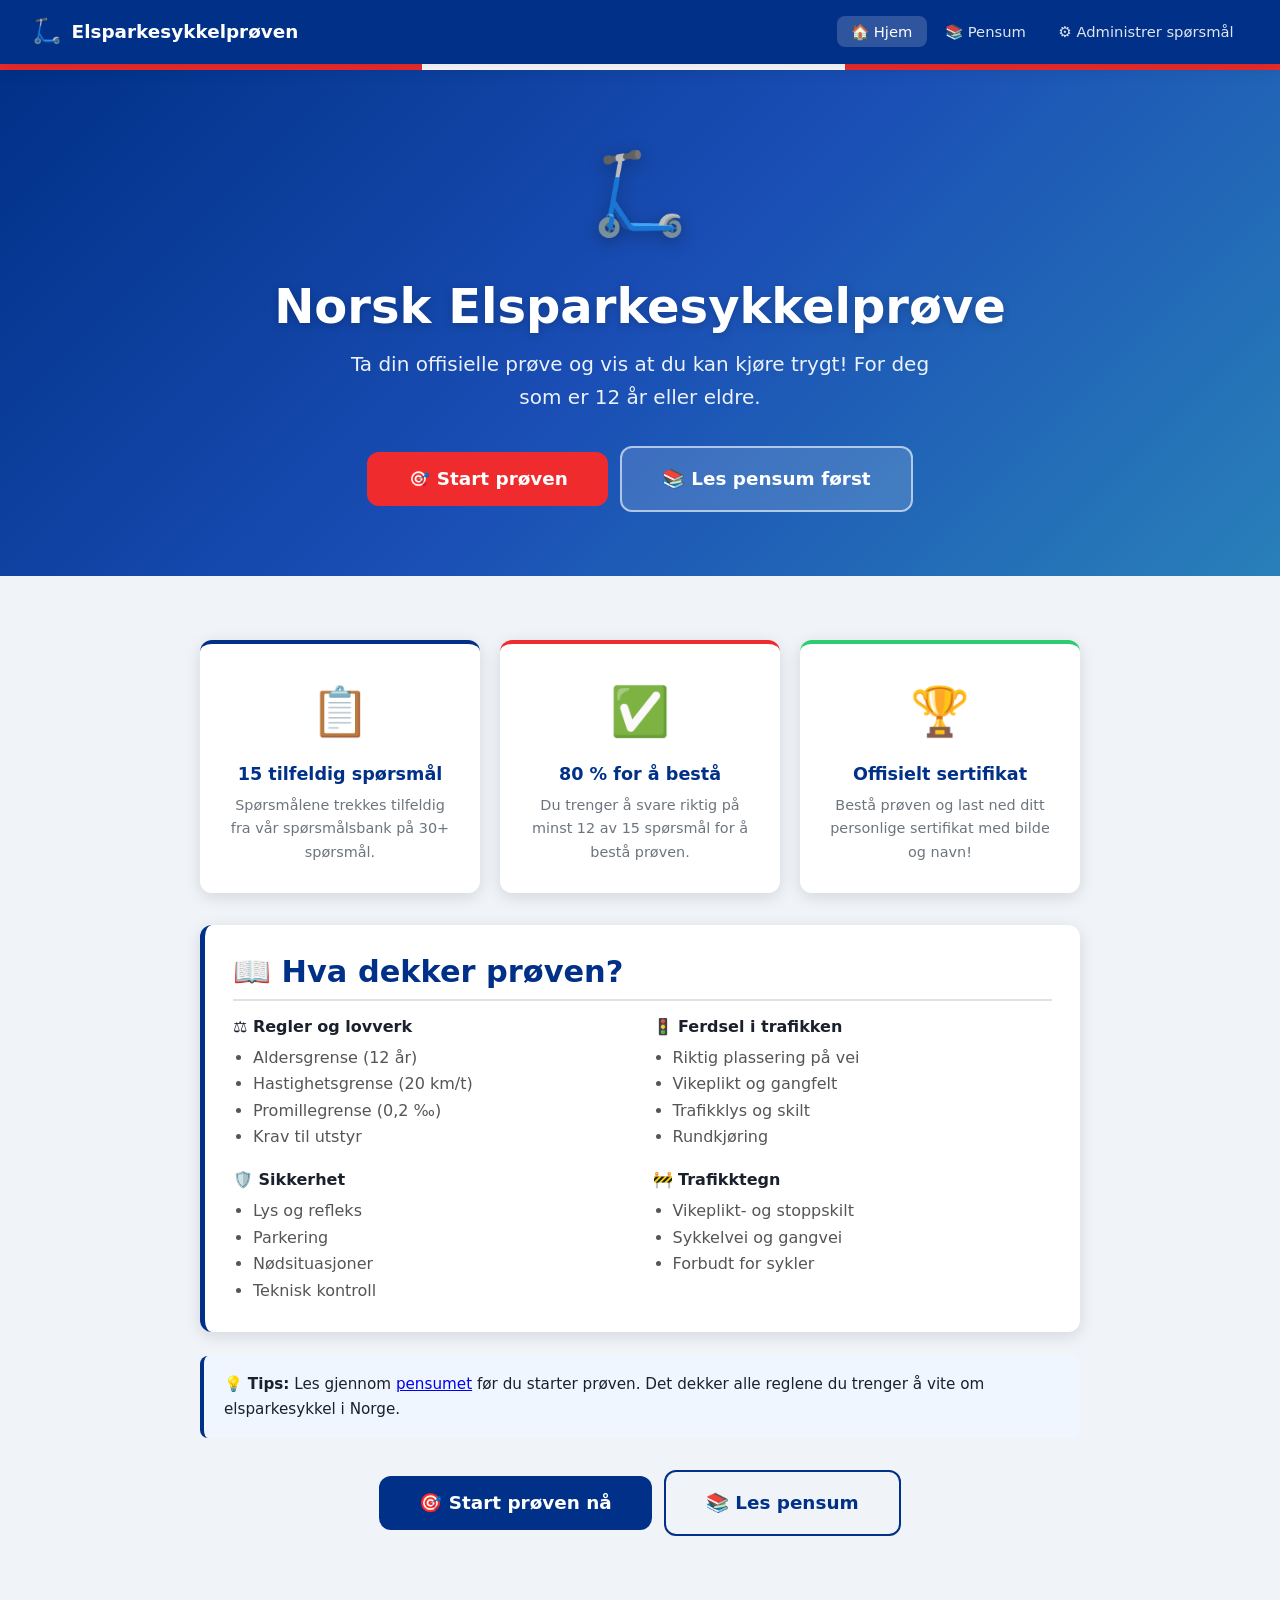
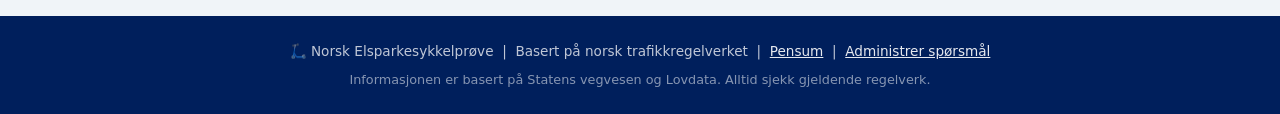
==== index.html @ 7af0a3fc "Add complete elsparkesykkel sertifikat web application - index.html: Home page + quiz SPA (registrat" ====
<!DOCTYPE html>
<html lang="nb">
<head>
  <meta charset="UTF-8">
  <meta name="viewport" content="width=device-width, initial-scale=1.0">
  <title>Elsparkesykkel Sertifikat – Norsk Elsparkesykkelprøve</title>
  <meta name="description" content="Ta førerprøven for elsparkesykkel! Lær trafikkreglene og bestå prøven for å få ditt eget sertifikat.">
  <link rel="stylesheet" href="css/style.css">
</head>
<body>

<!-- ── Navigasjon ──────────────────────────────────────────────────── -->
<nav class="site-nav">
  <a href="index.html" class="nav-logo">
    <span class="logo-icon">🛴</span>
    <span>Elsparkesykkelprøven</span>
  </a>
  <button class="nav-toggle" aria-label="Meny" aria-expanded="false">☰</button>
  <ul class="nav-links">
    <li><a href="index.html" class="active">🏠 Hjem</a></li>
    <li><a href="pensum.html">📚 Pensum</a></li>
    <li><a href="admin.html">⚙️ Administrer spørsmål</a></li>
  </ul>
</nav>

<!-- ── Toast-container ────────────────────────────────────────────── -->
<div id="toast-container" class="toast-container"></div>

<!-- ═══════════════════════════════════════════════════════════════════
     VIEW: HJEM
═══════════════════════════════════════════════════════════════════════ -->
<div id="view-home" class="view active">

  <div class="hero">
    <span class="hero-icon">🛴</span>
    <h1>Norsk Elsparkesykkelprøve</h1>
    <p>Ta din offisielle prøve og vis at du kan kjøre trygt! For deg som er 12 år eller eldre.</p>
    <div class="btn-group" style="justify-content:center;">
      <button id="btn-go-registration" class="btn btn-secondary btn-lg">
        🎯 Start prøven
      </button>
      <a href="pensum.html" class="btn btn-outline btn-lg" style="background:rgba(255,255,255,0.15);color:#fff;border-color:rgba(255,255,255,0.6);">
        📚 Les pensum først
      </a>
    </div>
  </div>

  <div class="container">

    <!-- Info-kort -->
    <div class="card-grid" style="margin-top:2rem;">
      <div class="feature-card blue">
        <span class="feature-icon">📋</span>
        <h3>15 tilfeldig spørsmål</h3>
        <p class="text-muted">Spørsmålene trekkes tilfeldig fra vår spørsmålsbank på 30+ spørsmål.</p>
      </div>
      <div class="feature-card red">
        <span class="feature-icon">✅</span>
        <h3>80 % for å bestå</h3>
        <p class="text-muted">Du trenger å svare riktig på minst 12 av 15 spørsmål for å bestå prøven.</p>
      </div>
      <div class="feature-card green">
        <span class="feature-icon">🏆</span>
        <h3>Offisielt sertifikat</h3>
        <p class="text-muted">Bestå prøven og last ned ditt personlige sertifikat med bilde og navn!</p>
      </div>
    </div>

    <!-- Hva dekker prøven -->
    <div class="card card--accent" style="margin-top:2rem;">
      <h2 class="section-title">📖 Hva dekker prøven?</h2>
      <div class="card-grid" style="margin:1rem 0 0;">
        <div>
          <h4>⚖️ Regler og lovverk</h4>
          <ul style="padding-left:1.25rem;margin-top:0.5rem;color:#555;">
            <li>Aldersgrense (12 år)</li>
            <li>Hastighetsgrense (20 km/t)</li>
            <li>Promillegrense (0,2 ‰)</li>
            <li>Krav til utstyr</li>
          </ul>
        </div>
        <div>
          <h4>🚦 Ferdsel i trafikken</h4>
          <ul style="padding-left:1.25rem;margin-top:0.5rem;color:#555;">
            <li>Riktig plassering på vei</li>
            <li>Vikeplikt og gangfelt</li>
            <li>Trafikklys og skilt</li>
            <li>Rundkjøring</li>
          </ul>
        </div>
        <div>
          <h4>🛡️ Sikkerhet</h4>
          <ul style="padding-left:1.25rem;margin-top:0.5rem;color:#555;">
            <li>Lys og refleks</li>
            <li>Parkering</li>
            <li>Nødsituasjoner</li>
            <li>Teknisk kontroll</li>
          </ul>
        </div>
        <div>
          <h4>🚧 Trafikktegn</h4>
          <ul style="padding-left:1.25rem;margin-top:0.5rem;color:#555;">
            <li>Vikeplikt- og stoppskilt</li>
            <li>Sykkelvei og gangvei</li>
            <li>Forbudt for sykler</li>
          </ul>
        </div>
      </div>
    </div>

    <!-- Tips -->
    <div class="info-box">
      💡 <strong>Tips:</strong> Les gjennom <a href="pensum.html">pensumet</a> før du starter prøven. Det dekker alle reglene du trenger å vite om elsparkesykkel i Norge.
    </div>

    <div class="btn-group" style="margin-top:2rem;">
      <button id="btn-go-registration2" class="btn btn-primary btn-lg">🎯 Start prøven nå</button>
      <a href="pensum.html" class="btn btn-outline btn-lg">📚 Les pensum</a>
    </div>

  </div>
</div>

<!-- ═══════════════════════════════════════════════════════════════════
     VIEW: REGISTRERING
═══════════════════════════════════════════════════════════════════════ -->
<div id="view-registration" class="view">
  <div class="container">

    <div class="card" style="max-width:520px;margin:0 auto;">
      <h1 class="section-title" style="margin-bottom:1.5rem;">📝 Registrering</h1>
      <p class="text-muted mb-3">Fyll inn opplysningene nedenfor for å starte prøven.</p>

      <!-- Navn -->
      <div class="form-group">
        <label for="reg-name">👤 Ditt fulle navn <span style="color:var(--secondary)">*</span></label>
        <input type="text" id="reg-name" placeholder="Ola Nordmann" autocomplete="name" maxlength="80">
        <p class="form-hint">Navnet vil vises på sertifikatet ditt.</p>
      </div>

      <!-- Antall spørsmål -->
      <div class="form-group">
        <label for="reg-count">🔢 Antall spørsmål i prøven</label>
        <select id="reg-count">
          <option value="10">10 spørsmål (rask prøve)</option>
          <option value="15" selected>15 spørsmål (standard prøve)</option>
          <option value="20">20 spørsmål (utvidet prøve)</option>
        </select>
        <p class="form-hint">Du trenger 80 % riktige for å bestå.</p>
      </div>

      <!-- Bildeopplasting -->
      <div class="form-group">
        <label>📷 Last opp et bilde av deg selv <span style="color:var(--secondary)">*</span></label>
        <div class="photo-upload-area" id="photo-upload-area">
          <input type="file" id="reg-photo" accept="image/*" capture="user">
          <div class="upload-placeholder" style="text-align:center;">
            <div style="font-size:3rem;margin-bottom:0.5rem;">📸</div>
            <p style="font-weight:600;color:var(--primary);">Klikk eller dra bilde hit</p>
            <p class="text-muted" style="font-size:0.85rem;margin-top:0.25rem;">JPG, PNG – maks 5 MB</p>
          </div>
          <img id="photo-preview" class="photo-preview" alt="Forhåndsvisning" style="display:none;">
        </div>
        <p class="form-hint">Bildet vises på sertifikatet. Bruk gjerne et portrettbilde.</p>
      </div>

      <div class="info-box mt-2">
        📋 <strong>Prøven inneholder:</strong> Tilfeldig utvalgte spørsmål om trafikkregler, ferdsel, sikkerhet og trafikktegn. Bestå med 80 % riktige for å få sertifikat.
      </div>

      <div class="btn-group mt-3">
        <button class="btn btn-ghost btn-go-home">← Tilbake</button>
        <button id="btn-start-quiz" class="btn btn-primary btn-lg">🚀 Start prøven!</button>
      </div>
    </div>

  </div>
</div>

<!-- ═══════════════════════════════════════════════════════════════════
     VIEW: PRØVEN
═══════════════════════════════════════════════════════════════════════ -->
<div id="view-quiz" class="view">
  <div class="container" style="max-width:680px;">

    <!-- Progresjonslinje -->
    <div class="quiz-progress">
      <div class="quiz-progress-header">
        <span id="q-progress-text">Spørsmål 1 av 15</span>
        <span class="quiz-timer" id="quiz-timer">⏱️ <span id="timer-text">0:00</span></span>
      </div>
      <div class="progress-bar-track">
        <div class="progress-bar-fill" id="q-progress-fill" style="width:6.67%"></div>
      </div>
    </div>

    <!-- Spørsmålskort -->
    <div class="question-card">
      <div class="question-header">
        <div class="question-number-badge" id="q-number-badge">1</div>
        <div>
          <div id="q-category-tag" class="question-category-tag">Regler</div>
        </div>
      </div>

      <div class="question-body">
        <!-- Bilde (om det finnes) -->
        <div class="question-image-wrap" id="q-image-wrap" style="display:none;"></div>

        <!-- Spørsmålstekst -->
        <p class="question-text" id="q-text">Laster spørsmål…</p>

        <!-- Svaralternativer -->
        <ul class="options-list" id="q-options"></ul>

        <!-- Forklaring -->
        <div class="explanation-box" id="q-explanation"></div>

        <!-- Neste-knapp -->
        <div style="margin-top:1.5rem;text-align:right;">
          <button id="btn-next" class="btn btn-primary" style="display:none;">
            Neste spørsmål →
          </button>
        </div>
      </div>
    </div>

    <!-- Avbryt -->
    <div style="text-align:center;margin-top:1rem;">
      <button class="btn btn-ghost btn-sm btn-go-home">✕ Avbryt prøven</button>
    </div>

  </div>
</div>

<!-- ═══════════════════════════════════════════════════════════════════
     VIEW: RESULTAT
═══════════════════════════════════════════════════════════════════════ -->
<div id="view-result" class="view">
  <div class="container" style="max-width:760px;">

    <!-- Score-kort -->
    <div class="card text-center" style="padding:2.5rem;">
      <div id="result-badge" class="result-badge pass">🏆</div>
      <div id="result-score" class="score-display pass">12 / 15</div>
      <div id="result-label" class="score-label">80 % riktige</div>
      <div id="result-message" style="font-size:1.2rem;margin-top:1rem;"></div>

      <div class="btn-group mt-3">
        <button id="btn-retry" class="btn btn-primary">🔄 Ta prøven igjen</button>
        <button class="btn btn-ghost btn-go-home">🏠 Til forsiden</button>
      </div>
    </div>

    <!-- Sertifikat-seksjon -->
    <div id="certificate-section" class="card" style="display:none;">
      <h2 class="section-title">🏆 Ditt sertifikat</h2>
      <p class="text-muted mb-2">Last ned sertifikatet ditt og del det med familie og venner!</p>

      <div class="certificate-wrap">
        <canvas id="certificate-canvas"></canvas>
      </div>

      <div class="btn-group mt-2">
        <button id="btn-download-cert" class="btn btn-success btn-lg">
          ⬇️ Last ned sertifikat (PNG)
        </button>
      </div>
    </div>

    <!-- Gjennomgang -->
    <div class="card">
      <h2 class="section-title">📋 Gjennomgang av svar</h2>
      <div id="result-review"></div>

      <div class="btn-group mt-3">
        <a href="pensum.html" class="btn btn-outline">📚 Les pensum på nytt</a>
        <button id="btn-retry2" class="btn btn-primary">🔄 Ta prøven igjen</button>
      </div>
    </div>

  </div>
</div>

<!-- ── Footer ────────────────────────────────────────────────────── -->
<footer class="site-footer">
  <p>🛴 Norsk Elsparkesykkelprøve &nbsp;|&nbsp;
     Basert på norsk trafikkregelverket &nbsp;|&nbsp;
     <a href="pensum.html">Pensum</a> &nbsp;|&nbsp;
     <a href="admin.html">Administrer spørsmål</a>
  </p>
  <p style="margin-top:0.4rem;font-size:0.8rem;opacity:0.7;">
    Informasjonen er basert på Statens vegvesen og Lovdata. Alltid sjekk gjeldende regelverk.
  </p>
</footer>

<!-- ── Skript ────────────────────────────────────────────────────── -->
<script src="js/questions.js"></script>
<script src="js/quiz.js"></script>
<script>
  // Extra: knapp-alias og timer
  document.getElementById('btn-go-registration2')?.addEventListener('click', initRegistration);
  document.getElementById('btn-retry2')?.addEventListener('click', initRegistration);

  // Timer
  let timerInterval = null;
  function startTimer() {
    clearInterval(timerInterval);
    const start = Date.now();
    timerInterval = setInterval(() => {
      const sec = Math.floor((Date.now() - start) / 1000);
      const m   = Math.floor(sec / 60).toString().padStart(2,'0');
      const s   = (sec % 60).toString().padStart(2,'0');
      const el  = document.getElementById('timer-text');
      if (el) el.textContent = `${m}:${s}`;
    }, 1000);
  }

  // Overriv startQuiz for å starte timer
  const _origStartQuiz = startQuiz;
  window.startQuiz = function(count) {
    startTimer();
    _origStartQuiz(count);
  };

  // Stopp timer ved resultat
  const _origFinishQuiz = finishQuiz;
  window.finishQuiz = function() {
    clearInterval(timerInterval);
    _origFinishQuiz();
  };
</script>

</body>
</html>
---- css/style.css ----
/* =====================================================
   Elsparkesykkel Sertifikat - Global Stylesheet
   ===================================================== */

:root {
  --primary:        #003087;
  --primary-dark:   #001f5c;
  --primary-light:  #1a4eb5;
  --secondary:      #EF2B2D;
  --secondary-dark: #c0191b;
  --success:        #2ecc71;
  --success-dark:   #27ae60;
  --error:          #e74c3c;
  --warning:        #f39c12;
  --bg:             #f0f4f8;
  --card-bg:        #ffffff;
  --text:           #1a202c;
  --text-muted:     #6c757d;
  --border:         #dee2e6;
  --shadow-sm:      0 1px 4px rgba(0,0,0,0.08);
  --shadow:         0 4px 16px rgba(0,0,0,0.12);
  --shadow-lg:      0 8px 32px rgba(0,0,0,0.16);
  --radius:         12px;
  --radius-sm:      8px;
  --radius-lg:      20px;
  --transition:     all 0.25s ease;
  --font-main:      'Segoe UI', system-ui, -apple-system, sans-serif;
}

*, *::before, *::after {
  box-sizing: border-box;
  margin: 0;
  padding: 0;
}

html { scroll-behavior: smooth; }

body {
  font-family: var(--font-main);
  background: var(--bg);
  color: var(--text);
  line-height: 1.65;
  min-height: 100vh;
}

/* ── Navigation ──────────────────────────────── */
.site-nav {
  background: var(--primary);
  padding: 0 2rem;
  display: flex;
  align-items: center;
  justify-content: space-between;
  box-shadow: var(--shadow);
  position: sticky;
  top: 0;
  z-index: 100;
  min-height: 64px;
}

.nav-logo {
  font-size: 1.15rem;
  font-weight: 700;
  color: #fff;
  text-decoration: none;
  display: flex;
  align-items: center;
  gap: 0.6rem;
  white-space: nowrap;
}

.nav-logo .logo-icon {
  font-size: 1.5rem;
}

.nav-links {
  list-style: none;
  display: flex;
  gap: 0.25rem;
  align-items: center;
}

.nav-links a {
  color: rgba(255,255,255,0.88);
  text-decoration: none;
  padding: 0.45rem 0.9rem;
  border-radius: var(--radius-sm);
  font-size: 0.92rem;
  font-weight: 500;
  transition: var(--transition);
}

.nav-links a:hover,
.nav-links a.active {
  background: rgba(255,255,255,0.18);
  color: #fff;
}

.nav-toggle {
  display: none;
  background: none;
  border: none;
  color: #fff;
  font-size: 1.5rem;
  cursor: pointer;
  padding: 0.25rem;
}

/* ── Container ───────────────────────────────── */
.container {
  max-width: 920px;
  margin: 0 auto;
  padding: 2rem 1.25rem;
}

.container--wide {
  max-width: 1100px;
  margin: 0 auto;
  padding: 2rem 1.25rem;
}

/* ── Hero section ────────────────────────────── */
.hero {
  background: linear-gradient(135deg, var(--primary) 0%, var(--primary-light) 50%, #2980b9 100%);
  color: #fff;
  padding: 4rem 2rem;
  text-align: center;
  position: relative;
  overflow: hidden;
}

.hero::before {
  content: '';
  position: absolute;
  top: 0; left: 0; right: 0;
  height: 6px;
  background: linear-gradient(90deg, var(--secondary) 33%, #fff 33%, #fff 66%, var(--secondary) 66%);
}

.hero-icon {
  font-size: 5rem;
  display: block;
  margin-bottom: 1rem;
  filter: drop-shadow(0 4px 8px rgba(0,0,0,0.3));
}

.hero h1 {
  font-size: clamp(1.8rem, 5vw, 3rem);
  font-weight: 800;
  margin-bottom: 0.75rem;
  text-shadow: 0 2px 8px rgba(0,0,0,0.2);
}

.hero p {
  font-size: clamp(1rem, 2.5vw, 1.25rem);
  opacity: 0.92;
  max-width: 600px;
  margin: 0 auto 2rem;
}

/* ── Cards ───────────────────────────────────── */
.card {
  background: var(--card-bg);
  border-radius: var(--radius);
  box-shadow: var(--shadow);
  padding: 1.75rem;
  margin-bottom: 1.5rem;
}

.card--accent {
  border-left: 5px solid var(--primary);
}

.card--success {
  border-left: 5px solid var(--success);
  background: #f0fdf4;
}

.card--error {
  border-left: 5px solid var(--error);
  background: #fff5f5;
}

.card-grid {
  display: grid;
  grid-template-columns: repeat(auto-fit, minmax(260px, 1fr));
  gap: 1.25rem;
  margin: 1.5rem 0;
}

.feature-card {
  background: var(--card-bg);
  border-radius: var(--radius);
  box-shadow: var(--shadow);
  padding: 1.75rem;
  text-align: center;
  transition: var(--transition);
  border-top: 4px solid transparent;
}

.feature-card:hover {
  transform: translateY(-4px);
  box-shadow: var(--shadow-lg);
}

.feature-card.blue  { border-top-color: var(--primary); }
.feature-card.red   { border-top-color: var(--secondary); }
.feature-card.green { border-top-color: var(--success); }

.feature-card .feature-icon {
  font-size: 3rem;
  display: block;
  margin-bottom: 0.75rem;
}

.feature-card h3 {
  font-size: 1.1rem;
  margin-bottom: 0.5rem;
  color: var(--primary);
}

/* ── Typography ──────────────────────────────── */
h1, h2, h3, h4 { font-weight: 700; line-height: 1.25; }
h1 { font-size: clamp(1.6rem, 4vw, 2.4rem); }
h2 { font-size: clamp(1.3rem, 3vw, 1.9rem); }
h3 { font-size: clamp(1.1rem, 2.5vw, 1.4rem); }
h4 { font-size: 1rem; }

.section-title {
  color: var(--primary);
  margin-bottom: 0.5rem;
  padding-bottom: 0.5rem;
  border-bottom: 2px solid var(--border);
}

.text-muted { color: var(--text-muted); font-size: 0.9rem; }
.text-center { text-align: center; }
.text-success { color: var(--success-dark); }
.text-error   { color: var(--error); }
.text-primary { color: var(--primary); }

/* ── Buttons ─────────────────────────────────── */
.btn {
  display: inline-flex;
  align-items: center;
  justify-content: center;
  gap: 0.5rem;
  padding: 0.7rem 1.5rem;
  border: none;
  border-radius: var(--radius-sm);
  font-size: 1rem;
  font-weight: 600;
  font-family: var(--font-main);
  cursor: pointer;
  text-decoration: none;
  transition: var(--transition);
  white-space: nowrap;
}

.btn:active { transform: scale(0.97); }

.btn-primary {
  background: var(--primary);
  color: #fff;
}
.btn-primary:hover { background: var(--primary-dark); }

.btn-secondary {
  background: var(--secondary);
  color: #fff;
}
.btn-secondary:hover { background: var(--secondary-dark); }

.btn-success {
  background: var(--success);
  color: #fff;
}
.btn-success:hover { background: var(--success-dark); }

.btn-outline {
  background: transparent;
  color: var(--primary);
  border: 2px solid var(--primary);
}
.btn-outline:hover {
  background: var(--primary);
  color: #fff;
}

.btn-danger {
  background: var(--error);
  color: #fff;
}
.btn-danger:hover { background: #c0392b; }

.btn-ghost {
  background: transparent;
  color: var(--text-muted);
  border: 1px solid var(--border);
}
.btn-ghost:hover { background: var(--border); color: var(--text); }

.btn-lg {
  padding: 1rem 2.5rem;
  font-size: 1.15rem;
  border-radius: var(--radius);
}

.btn-sm {
  padding: 0.4rem 0.9rem;
  font-size: 0.85rem;
}

.btn-group {
  display: flex;
  gap: 0.75rem;
  flex-wrap: wrap;
  align-items: center;
  justify-content: center;
  margin-top: 1.5rem;
}

/* ── Forms ───────────────────────────────────── */
.form-group {
  margin-bottom: 1.25rem;
}

.form-group label {
  display: block;
  font-weight: 600;
  margin-bottom: 0.4rem;
  font-size: 0.95rem;
}

.form-group input[type="text"],
.form-group input[type="number"],
.form-group input[type="file"],
.form-group select,
.form-group textarea {
  width: 100%;
  padding: 0.65rem 0.9rem;
  border: 2px solid var(--border);
  border-radius: var(--radius-sm);
  font-family: var(--font-main);
  font-size: 1rem;
  color: var(--text);
  background: var(--card-bg);
  transition: var(--transition);
}

.form-group input:focus,
.form-group select:focus,
.form-group textarea:focus {
  outline: none;
  border-color: var(--primary);
  box-shadow: 0 0 0 3px rgba(0,48,135,0.12);
}

.form-group textarea {
  min-height: 100px;
  resize: vertical;
}

.form-hint {
  font-size: 0.82rem;
  color: var(--text-muted);
  margin-top: 0.3rem;
}

/* ── Photo upload ────────────────────────────── */
.photo-upload-area {
  border: 2px dashed var(--border);
  border-radius: var(--radius);
  padding: 2rem;
  text-align: center;
  cursor: pointer;
  transition: var(--transition);
  position: relative;
  min-height: 160px;
  display: flex;
  flex-direction: column;
  align-items: center;
  justify-content: center;
  gap: 0.75rem;
}

.photo-upload-area:hover,
.photo-upload-area.drag-over {
  border-color: var(--primary);
  background: rgba(0,48,135,0.04);
}

.photo-upload-area input[type="file"] {
  position: absolute;
  inset: 0;
  opacity: 0;
  cursor: pointer;
  width: 100%;
  height: 100%;
}

.photo-preview {
  width: 120px;
  height: 120px;
  border-radius: 50%;
  object-fit: cover;
  border: 4px solid var(--primary);
  box-shadow: var(--shadow);
}

/* ── Quiz Views ──────────────────────────────── */
.view { display: none; }
.view.active { display: block; }

/* Progress bar */
.quiz-progress {
  margin-bottom: 1.5rem;
}

.quiz-progress-header {
  display: flex;
  justify-content: space-between;
  align-items: center;
  margin-bottom: 0.5rem;
  font-size: 0.9rem;
  font-weight: 600;
  color: var(--text-muted);
}

.progress-bar-track {
  height: 10px;
  background: var(--border);
  border-radius: 100px;
  overflow: hidden;
}

.progress-bar-fill {
  height: 100%;
  background: linear-gradient(90deg, var(--primary), var(--primary-light));
  border-radius: 100px;
  transition: width 0.4s ease;
}

/* Question card */
.question-card {
  background: var(--card-bg);
  border-radius: var(--radius);
  box-shadow: var(--shadow);
  overflow: hidden;
}

.question-header {
  background: var(--primary);
  color: #fff;
  padding: 1.25rem 1.75rem;
  display: flex;
  align-items: center;
  gap: 1rem;
}

.question-number-badge {
  background: rgba(255,255,255,0.22);
  border-radius: 50%;
  width: 42px;
  height: 42px;
  display: flex;
  align-items: center;
  justify-content: center;
  font-size: 1.1rem;
  font-weight: 800;
  flex-shrink: 0;
}

.question-category-tag {
  background: rgba(255,255,255,0.18);
  padding: 0.25rem 0.7rem;
  border-radius: 20px;
  font-size: 0.78rem;
  font-weight: 600;
  text-transform: uppercase;
  letter-spacing: 0.05em;
}

.question-body {
  padding: 1.75rem;
}

.question-text {
  font-size: 1.15rem;
  font-weight: 600;
  margin-bottom: 1.25rem;
  line-height: 1.5;
}

.question-image {
  width: 100%;
  max-width: 400px;
  max-height: 280px;
  object-fit: contain;
  border-radius: var(--radius-sm);
  margin-bottom: 1.25rem;
  display: block;
  margin-left: auto;
  margin-right: auto;
  border: 1px solid var(--border);
  background: #f9f9f9;
}

.question-image-wrap {
  text-align: center;
  margin-bottom: 1.25rem;
}

.question-image-wrap svg {
  max-width: 400px;
  max-height: 280px;
  border-radius: var(--radius-sm);
  border: 1px solid var(--border);
  background: #f9f9f9;
  display: block;
  margin: 0 auto;
}

/* Answer options */
.options-list {
  list-style: none;
  display: grid;
  gap: 0.75rem;
}

.option-btn {
  width: 100%;
  text-align: left;
  background: var(--bg);
  border: 2px solid var(--border);
  border-radius: var(--radius-sm);
  padding: 0.85rem 1.1rem;
  font-family: var(--font-main);
  font-size: 1rem;
  cursor: pointer;
  transition: var(--transition);
  display: flex;
  align-items: center;
  gap: 0.85rem;
}

.option-btn:hover:not(:disabled) {
  border-color: var(--primary);
  background: rgba(0,48,135,0.06);
}

.option-letter {
  width: 32px;
  height: 32px;
  border-radius: 50%;
  background: var(--primary);
  color: #fff;
  display: flex;
  align-items: center;
  justify-content: center;
  font-weight: 700;
  font-size: 0.9rem;
  flex-shrink: 0;
  transition: var(--transition);
}

.option-btn.selected { border-color: var(--primary); background: rgba(0,48,135,0.08); }
.option-btn.correct  { border-color: var(--success); background: #f0fdf4; }
.option-btn.incorrect{ border-color: var(--error);   background: #fff5f5; }

.option-btn.correct  .option-letter { background: var(--success); }
.option-btn.incorrect .option-letter { background: var(--error); }

.option-btn:disabled { cursor: default; }

/* Explanation box */
.explanation-box {
  margin-top: 1.25rem;
  padding: 1rem 1.25rem;
  border-radius: var(--radius-sm);
  font-size: 0.95rem;
  display: none;
  animation: fadeSlideIn 0.3s ease;
}

.explanation-box.correct {
  background: #f0fdf4;
  border-left: 4px solid var(--success);
  color: #1a4731;
}

.explanation-box.incorrect {
  background: #fff5f5;
  border-left: 4px solid var(--error);
  color: #4a1717;
}

.explanation-box.show { display: block; }

/* ── Result screen ────────────────────────────── */
.result-badge {
  width: 120px;
  height: 120px;
  border-radius: 50%;
  display: flex;
  align-items: center;
  justify-content: center;
  font-size: 3.5rem;
  margin: 0 auto 1.5rem;
  box-shadow: var(--shadow);
}

.result-badge.pass { background: #f0fdf4; border: 4px solid var(--success); }
.result-badge.fail { background: #fff5f5; border: 4px solid var(--error); }

.score-display {
  font-size: 3.5rem;
  font-weight: 800;
  line-height: 1;
}

.score-display.pass { color: var(--success-dark); }
.score-display.fail { color: var(--error); }

.score-label { font-size: 1rem; color: var(--text-muted); margin-top: 0.25rem; }

.answers-review {
  margin-top: 2rem;
}

.review-item {
  background: var(--card-bg);
  border-radius: var(--radius-sm);
  padding: 1rem 1.25rem;
  margin-bottom: 0.75rem;
  border-left: 4px solid var(--border);
  display: flex;
  align-items: flex-start;
  gap: 0.75rem;
}

.review-item.correct { border-left-color: var(--success); }
.review-item.incorrect { border-left-color: var(--error); }

.review-icon { font-size: 1.25rem; flex-shrink: 0; margin-top: 0.1rem; }
.review-q    { font-weight: 600; font-size: 0.93rem; margin-bottom: 0.2rem; }
.review-a    { font-size: 0.88rem; color: var(--text-muted); }

/* ── Certificate canvas wrapper ───────────────── */
.certificate-wrap {
  margin: 1.5rem 0;
  text-align: center;
}

#certificate-canvas {
  max-width: 100%;
  border-radius: var(--radius);
  box-shadow: var(--shadow-lg);
  border: 1px solid var(--border);
}

/* ── Pensum page ──────────────────────────────── */
.pensum-toc {
  background: var(--card-bg);
  border-radius: var(--radius);
  box-shadow: var(--shadow);
  padding: 1.5rem;
  margin-bottom: 2rem;
  position: sticky;
  top: 80px;
}

.pensum-toc h3 {
  color: var(--primary);
  margin-bottom: 0.75rem;
  font-size: 0.95rem;
  text-transform: uppercase;
  letter-spacing: 0.06em;
}

.pensum-toc ol {
  padding-left: 1.25rem;
}

.pensum-toc li {
  margin-bottom: 0.35rem;
}

.pensum-toc a {
  color: var(--primary);
  text-decoration: none;
  font-size: 0.9rem;
}

.pensum-toc a:hover { text-decoration: underline; }

.pensum-layout {
  display: grid;
  grid-template-columns: 240px 1fr;
  gap: 2rem;
  align-items: start;
}

.pensum-section {
  background: var(--card-bg);
  border-radius: var(--radius);
  box-shadow: var(--shadow);
  padding: 2rem;
  margin-bottom: 1.5rem;
  scroll-margin-top: 90px;
}

.pensum-section h2 {
  color: var(--primary);
  margin-bottom: 1rem;
  padding-bottom: 0.75rem;
  border-bottom: 2px solid var(--border);
  display: flex;
  align-items: center;
  gap: 0.6rem;
}

.pensum-section h3 {
  color: var(--primary-dark);
  margin: 1.25rem 0 0.5rem;
  font-size: 1.05rem;
}

.pensum-section p { margin-bottom: 0.85rem; }

.pensum-section ul,
.pensum-section ol {
  padding-left: 1.5rem;
  margin-bottom: 1rem;
}

.pensum-section li { margin-bottom: 0.35rem; }

.info-box {
  background: #eff6ff;
  border-left: 4px solid var(--primary);
  border-radius: var(--radius-sm);
  padding: 1rem 1.25rem;
  margin: 1rem 0;
  font-size: 0.95rem;
}

.warning-box {
  background: #fffbeb;
  border-left: 4px solid var(--warning);
  border-radius: var(--radius-sm);
  padding: 1rem 1.25rem;
  margin: 1rem 0;
  font-size: 0.95rem;
}

.danger-box {
  background: #fff5f5;
  border-left: 4px solid var(--error);
  border-radius: var(--radius-sm);
  padding: 1rem 1.25rem;
  margin: 1rem 0;
  font-size: 0.95rem;
}

.rule-table {
  width: 100%;
  border-collapse: collapse;
  margin: 1rem 0;
  font-size: 0.95rem;
}

.rule-table th {
  background: var(--primary);
  color: #fff;
  padding: 0.65rem 1rem;
  text-align: left;
}

.rule-table td {
  padding: 0.6rem 1rem;
  border-bottom: 1px solid var(--border);
}

.rule-table tr:nth-child(even) td { background: #f8f9fa; }

.sign-grid {
  display: grid;
  grid-template-columns: repeat(auto-fill, minmax(160px, 1fr));
  gap: 1.25rem;
  margin: 1rem 0;
}

.sign-card {
  background: var(--bg);
  border-radius: var(--radius-sm);
  padding: 1rem;
  text-align: center;
  border: 1px solid var(--border);
}

.sign-card svg {
  display: block;
  margin: 0 auto 0.6rem;
}

.sign-card p {
  font-size: 0.82rem;
  font-weight: 600;
  color: var(--text-muted);
  margin: 0;
}

/* ── Admin page ──────────────────────────────── */
.admin-toolbar {
  display: flex;
  justify-content: space-between;
  align-items: center;
  flex-wrap: wrap;
  gap: 1rem;
  margin-bottom: 1.5rem;
}

.admin-stats {
  display: flex;
  gap: 1rem;
  flex-wrap: wrap;
}

.stat-chip {
  background: var(--card-bg);
  border: 1px solid var(--border);
  border-radius: 20px;
  padding: 0.35rem 0.9rem;
  font-size: 0.85rem;
  font-weight: 600;
}

.question-list-item {
  background: var(--card-bg);
  border-radius: var(--radius);
  box-shadow: var(--shadow-sm);
  padding: 1rem 1.25rem;
  margin-bottom: 0.75rem;
  display: flex;
  align-items: flex-start;
  gap: 1rem;
  border-left: 4px solid var(--border);
  transition: var(--transition);
}

.question-list-item:hover {
  box-shadow: var(--shadow);
  border-left-color: var(--primary);
}

.q-number {
  background: var(--primary);
  color: #fff;
  width: 36px;
  height: 36px;
  border-radius: 50%;
  display: flex;
  align-items: center;
  justify-content: center;
  font-weight: 700;
  font-size: 0.85rem;
  flex-shrink: 0;
}

.q-content { flex: 1; min-width: 0; }

.q-text {
  font-weight: 600;
  font-size: 0.95rem;
  margin-bottom: 0.35rem;
  overflow: hidden;
  text-overflow: ellipsis;
  white-space: nowrap;
}

.q-meta {
  display: flex;
  gap: 0.5rem;
  flex-wrap: wrap;
}

.category-badge {
  display: inline-block;
  padding: 0.2rem 0.6rem;
  border-radius: 20px;
  font-size: 0.75rem;
  font-weight: 700;
  text-transform: uppercase;
  letter-spacing: 0.04em;
}

.cat-regler    { background: #dbeafe; color: #1e40af; }
.cat-ferdsel   { background: #d1fae5; color: #065f46; }
.cat-sikkerhet { background: #fef3c7; color: #92400e; }
.cat-tegn      { background: #fce7f3; color: #9d174d; }
.cat-default   { background: #f3f4f6; color: #374151; }

.q-actions {
  display: flex;
  gap: 0.5rem;
  flex-shrink: 0;
}

/* ── Modal ───────────────────────────────────── */
.modal-overlay {
  position: fixed;
  inset: 0;
  background: rgba(0,0,0,0.55);
  z-index: 200;
  display: flex;
  align-items: center;
  justify-content: center;
  padding: 1rem;
  animation: fadeIn 0.2s ease;
}

.modal-overlay.hidden { display: none; }

.modal {
  background: var(--card-bg);
  border-radius: var(--radius-lg);
  box-shadow: var(--shadow-lg);
  width: 100%;
  max-width: 680px;
  max-height: 90vh;
  overflow-y: auto;
  animation: slideUp 0.25s ease;
}

.modal-header {
  background: var(--primary);
  color: #fff;
  padding: 1.25rem 1.75rem;
  display: flex;
  justify-content: space-between;
  align-items: center;
  position: sticky;
  top: 0;
  border-radius: var(--radius-lg) var(--radius-lg) 0 0;
}

.modal-header h2 { font-size: 1.1rem; color: #fff; }

.modal-close {
  background: rgba(255,255,255,0.2);
  border: none;
  color: #fff;
  width: 34px;
  height: 34px;
  border-radius: 50%;
  cursor: pointer;
  font-size: 1.1rem;
  display: flex;
  align-items: center;
  justify-content: center;
  transition: var(--transition);
}

.modal-close:hover { background: rgba(255,255,255,0.35); }

.modal-body {
  padding: 1.75rem;
}

.modal-footer {
  padding: 1.25rem 1.75rem;
  background: var(--bg);
  display: flex;
  justify-content: flex-end;
  gap: 0.75rem;
  border-radius: 0 0 var(--radius-lg) var(--radius-lg);
}

/* Options editor */
.options-editor {
  display: grid;
  gap: 0.75rem;
}

.option-row {
  display: flex;
  align-items: center;
  gap: 0.75rem;
}

.option-row input[type="text"] {
  flex: 1;
  padding: 0.55rem 0.85rem;
  border: 2px solid var(--border);
  border-radius: var(--radius-sm);
  font-size: 0.95rem;
  font-family: var(--font-main);
}

.option-row input[type="radio"] {
  width: 20px;
  height: 20px;
  accent-color: var(--primary);
  cursor: pointer;
  flex-shrink: 0;
}

.option-row label {
  font-size: 0.82rem;
  color: var(--text-muted);
  font-weight: 600;
  flex-shrink: 0;
  width: 20px;
}

/* ── Image preview in admin ───────────────────── */
.img-preview-wrap {
  margin-top: 0.75rem;
}

.img-preview-wrap img,
.img-preview-wrap svg {
  max-width: 100%;
  max-height: 200px;
  border-radius: var(--radius-sm);
  border: 1px solid var(--border);
  background: #f9f9f9;
  object-fit: contain;
  display: block;
}

/* ── Alerts / Toasts ─────────────────────────── */
.alert {
  padding: 0.85rem 1.25rem;
  border-radius: var(--radius-sm);
  margin-bottom: 1rem;
  font-size: 0.95rem;
  display: flex;
  align-items: center;
  gap: 0.6rem;
}

.alert-success { background: #f0fdf4; border: 1px solid #bbf7d0; color: #166534; }
.alert-error   { background: #fff5f5; border: 1px solid #fecaca; color: #991b1b; }
.alert-info    { background: #eff6ff; border: 1px solid #bfdbfe; color: #1e40af; }

.toast-container {
  position: fixed;
  bottom: 1.5rem;
  right: 1.5rem;
  z-index: 500;
  display: flex;
  flex-direction: column;
  gap: 0.5rem;
}

.toast {
  background: #1a202c;
  color: #fff;
  padding: 0.8rem 1.25rem;
  border-radius: var(--radius-sm);
  box-shadow: var(--shadow-lg);
  font-size: 0.92rem;
  animation: slideLeft 0.3s ease;
  max-width: 300px;
}

.toast.success { background: var(--success-dark); }
.toast.error   { background: var(--error); }

/* ── Timer ───────────────────────────────────── */
.quiz-timer {
  display: inline-flex;
  align-items: center;
  gap: 0.4rem;
  background: var(--card-bg);
  border: 1px solid var(--border);
  border-radius: 20px;
  padding: 0.35rem 0.9rem;
  font-size: 0.9rem;
  font-weight: 600;
  color: var(--text-muted);
}

.quiz-timer.warning { color: var(--warning); border-color: var(--warning); }
.quiz-timer.danger  { color: var(--error);   border-color: var(--error);   }

/* ── Footer ──────────────────────────────────── */
.site-footer {
  background: var(--primary-dark);
  color: rgba(255,255,255,0.75);
  text-align: center;
  padding: 1.5rem;
  font-size: 0.85rem;
  margin-top: 3rem;
}

.site-footer a { color: rgba(255,255,255,0.9); }

/* ── Utilities ───────────────────────────────── */
.mt-1 { margin-top: 0.5rem; }
.mt-2 { margin-top: 1rem; }
.mt-3 { margin-top: 1.5rem; }
.mb-1 { margin-bottom: 0.5rem; }
.mb-2 { margin-bottom: 1rem; }
.mb-3 { margin-bottom: 1.5rem; }

.flex { display: flex; }
.flex-center { display: flex; align-items: center; justify-content: center; }
.gap-1 { gap: 0.5rem; }
.gap-2 { gap: 1rem; }

.hidden { display: none !important; }

.divider {
  border: none;
  border-top: 1px solid var(--border);
  margin: 1.5rem 0;
}

/* ── Animations ──────────────────────────────── */
@keyframes fadeIn       { from { opacity: 0; } to { opacity: 1; } }
@keyframes fadeSlideIn  { from { opacity: 0; transform: translateY(-8px); } to { opacity: 1; transform: none; } }
@keyframes slideUp      { from { opacity: 0; transform: translateY(24px); } to { opacity: 1; transform: none; } }
@keyframes slideLeft    { from { opacity: 0; transform: translateX(24px); } to { opacity: 1; transform: none; } }
@keyframes pulse        { 0%,100% { transform: scale(1); } 50% { transform: scale(1.05); } }

/* ── Responsive ──────────────────────────────── */
@media (max-width: 768px) {
  .site-nav { padding: 0 1rem; }
  .nav-links { display: none; position: absolute; top: 64px; left: 0; right: 0; background: var(--primary-dark); flex-direction: column; padding: 0.75rem; gap: 0; }
  .nav-links.open { display: flex; }
  .nav-links a { padding: 0.65rem 1rem; }
  .nav-toggle { display: block; }

  .container, .container--wide { padding: 1.25rem 0.9rem; }
  .hero { padding: 2.5rem 1.25rem; }

  .pensum-layout { grid-template-columns: 1fr; }
  .pensum-toc { position: static; order: -1; }

  .admin-toolbar { flex-direction: column; align-items: flex-start; }

  .modal { max-height: 95vh; }

  .card-grid { grid-template-columns: 1fr; }

  .btn-group { flex-direction: column; }
  .btn-lg { width: 100%; }
}

@media (max-width: 480px) {
  .question-header { padding: 1rem; }
  .question-body   { padding: 1.25rem; }
  .q-text { white-space: normal; }
}
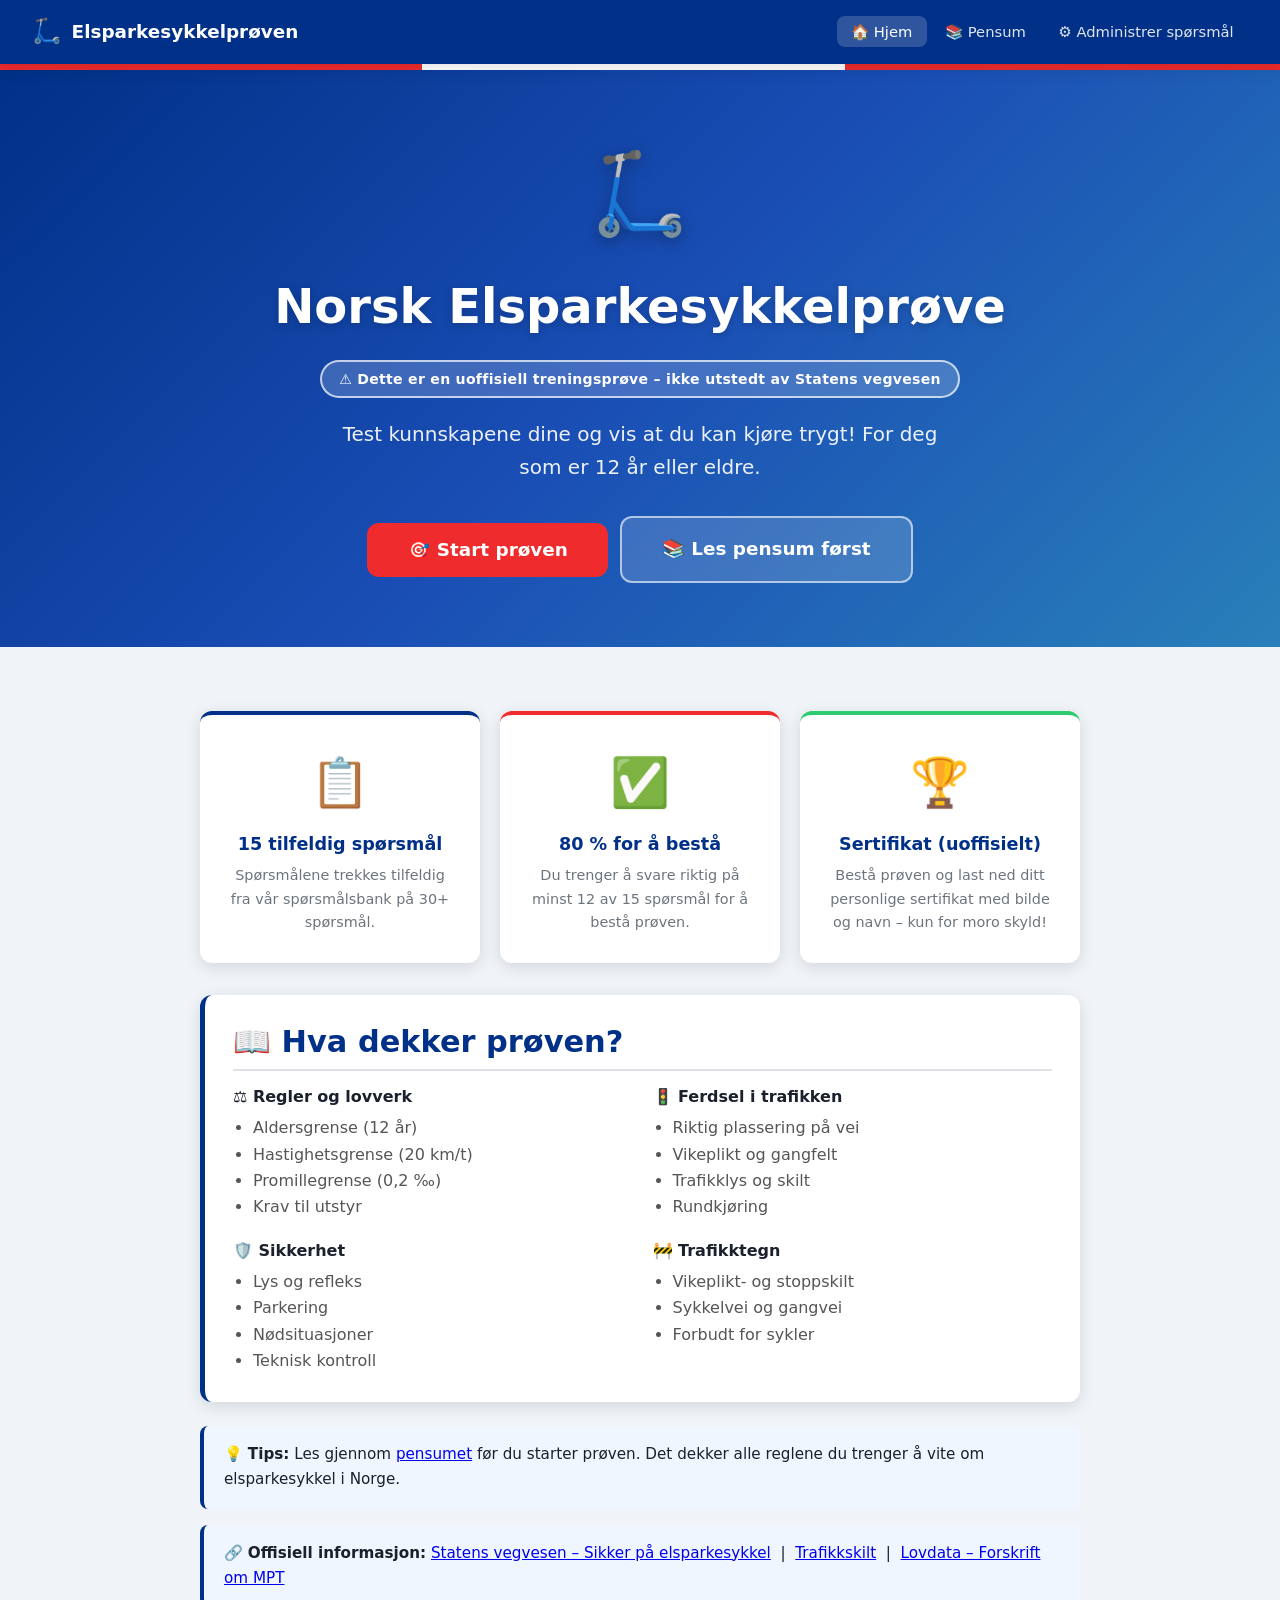
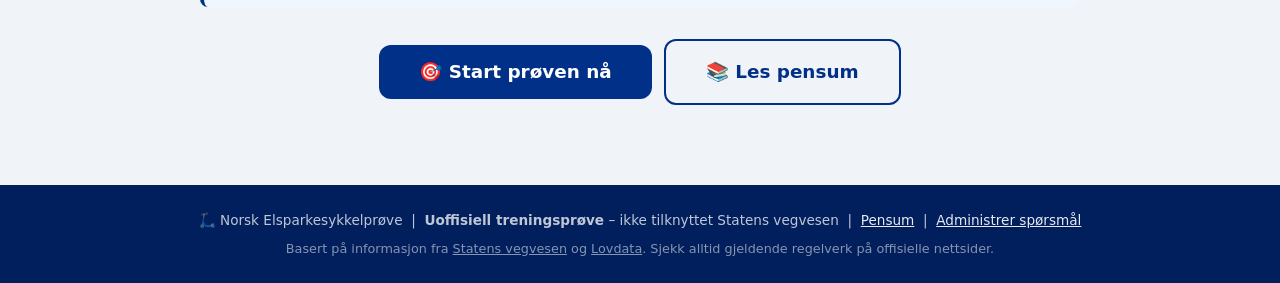
==== commit d4c32d00: "Update unofficial disclaimer, helmet rules, fix traffic sign SVGs, add official links" ====
--- a/index.html
+++ b/index.html
@@ -34,7 +34,8 @@
   <div class="hero">
     <span class="hero-icon">🛴</span>
     <h1>Norsk Elsparkesykkelprøve</h1>
-    <p>Ta din offisielle prøve og vis at du kan kjøre trygt! For deg som er 12 år eller eldre.</p>
+    <div class="unofficial-badge">⚠️ Dette er en uoffisiell treningsprøve – ikke utstedt av Statens vegvesen</div>
+    <p>Test kunnskapene dine og vis at du kan kjøre trygt! For deg som er 12 år eller eldre.</p>
     <div class="btn-group" style="justify-content:center;">
       <button id="btn-go-registration" class="btn btn-secondary btn-lg">
         🎯 Start prøven
@@ -61,8 +62,8 @@
       </div>
       <div class="feature-card green">
         <span class="feature-icon">🏆</span>
-        <h3>Offisielt sertifikat</h3>
-        <p class="text-muted">Bestå prøven og last ned ditt personlige sertifikat med bilde og navn!</p>
+        <h3>Sertifikat (uoffisielt)</h3>
+        <p class="text-muted">Bestå prøven og last ned ditt personlige sertifikat med bilde og navn – kun for moro skyld!</p>
       </div>
     </div>
 
@@ -111,6 +112,13 @@
     <!-- Tips -->
     <div class="info-box">
       💡 <strong>Tips:</strong> Les gjennom <a href="pensum.html">pensumet</a> før du starter prøven. Det dekker alle reglene du trenger å vite om elsparkesykkel i Norge.
+    </div>
+
+    <div class="info-box" style="border-left-color:#003087;">
+      🔗 <strong>Offisiell informasjon:</strong>
+      <a href="https://www.vegvesen.no/trafikkinformasjon/trafikksikkerhet/sikker-pa-elsparkesykkel/" target="_blank" rel="noopener">Statens vegvesen – Sikker på elsparkesykkel</a> &nbsp;|&nbsp;
+      <a href="https://www.vegvesen.no/trafikkinformasjon/vei-og-skilt/trafikkskilt-og-henvendelser/trafikkskilt/" target="_blank" rel="noopener">Trafikkskilt</a> &nbsp;|&nbsp;
+      <a href="https://lovdata.no/dokument/SF/forskrift/2019-10-04-1318" target="_blank" rel="noopener">Lovdata – Forskrift om MPT</a>
     </div>
 
     <div class="btn-group" style="margin-top:2rem;">
@@ -285,12 +293,15 @@
 <!-- ── Footer ────────────────────────────────────────────────────── -->
 <footer class="site-footer">
   <p>🛴 Norsk Elsparkesykkelprøve &nbsp;|&nbsp;
-     Basert på norsk trafikkregelverket &nbsp;|&nbsp;
+     <strong>Uoffisiell treningsprøve</strong> – ikke tilknyttet Statens vegvesen &nbsp;|&nbsp;
      <a href="pensum.html">Pensum</a> &nbsp;|&nbsp;
      <a href="admin.html">Administrer spørsmål</a>
   </p>
   <p style="margin-top:0.4rem;font-size:0.8rem;opacity:0.7;">
-    Informasjonen er basert på Statens vegvesen og Lovdata. Alltid sjekk gjeldende regelverk.
+    Basert på informasjon fra
+    <a href="https://www.vegvesen.no/trafikkinformasjon/trafikksikkerhet/sikker-pa-elsparkesykkel/" target="_blank" rel="noopener" style="color:inherit;">Statens vegvesen</a> og
+    <a href="https://lovdata.no/dokument/SF/forskrift/2019-10-04-1318" target="_blank" rel="noopener" style="color:inherit;">Lovdata</a>.
+    Sjekk alltid gjeldende regelverk på offisielle nettsider.
   </p>
 </footer>
 
@@ -301,6 +312,16 @@
   // Extra: knapp-alias og timer
   document.getElementById('btn-go-registration2')?.addEventListener('click', initRegistration);
   document.getElementById('btn-retry2')?.addEventListener('click', initRegistration);
+
+  // aria-expanded toggle for mobil-nav
+  const _navToggle = document.querySelector('.nav-toggle');
+  const _navLinks  = document.querySelector('.nav-links');
+  if (_navToggle && _navLinks) {
+    _navToggle.addEventListener('click', () => {
+      const expanded = _navLinks.classList.contains('open');
+      _navToggle.setAttribute('aria-expanded', String(!expanded));
+    });
+  }
 
   // Timer
   let timerInterval = null;
--- a/css/style.css
+++ b/css/style.css
@@ -23,6 +23,7 @@
   --radius:         12px;
   --radius-sm:      8px;
   --radius-lg:      20px;
+  --nav-height:     64px;
   --transition:     all 0.25s ease;
   --font-main:      'Segoe UI', system-ui, -apple-system, sans-serif;
 }
@@ -54,7 +55,7 @@
   position: sticky;
   top: 0;
   z-index: 100;
-  min-height: 64px;
+  min-height: var(--nav-height);
 }
 
 .nav-logo {
@@ -155,6 +156,19 @@
   opacity: 0.92;
   max-width: 600px;
   margin: 0 auto 2rem;
+}
+
+.unofficial-badge {
+  display: inline-block;
+  background: rgba(255,255,255,0.18);
+  border: 2px solid rgba(255,255,255,0.7);
+  border-radius: 30px;
+  color: #fff;
+  font-size: 0.88rem;
+  font-weight: 700;
+  padding: 0.35rem 1.1rem;
+  margin: 0.75rem auto 1.25rem;
+  letter-spacing: 0.02em;
 }
 
 /* ── Cards ───────────────────────────────────── */
@@ -666,7 +680,7 @@
   padding: 1.5rem;
   margin-bottom: 2rem;
   position: sticky;
-  top: 80px;
+  top: calc(var(--nav-height) + 16px);
 }
 
 .pensum-toc h3 {
@@ -706,7 +720,7 @@
   box-shadow: var(--shadow);
   padding: 2rem;
   margin-bottom: 1.5rem;
-  scroll-margin-top: 90px;
+  scroll-margin-top: calc(var(--nav-height) + 26px);
 }
 
 .pensum-section h2 {
@@ -1128,7 +1142,7 @@
 /* ── Responsive ──────────────────────────────── */
 @media (max-width: 768px) {
   .site-nav { padding: 0 1rem; }
-  .nav-links { display: none; position: absolute; top: 64px; left: 0; right: 0; background: var(--primary-dark); flex-direction: column; padding: 0.75rem; gap: 0; }
+  .nav-links { display: none; position: absolute; top: var(--nav-height); left: 0; right: 0; background: var(--primary-dark); flex-direction: column; padding: 0.75rem; gap: 0; }
   .nav-links.open { display: flex; }
   .nav-links a { padding: 0.65rem 1rem; }
   .nav-toggle { display: block; }
